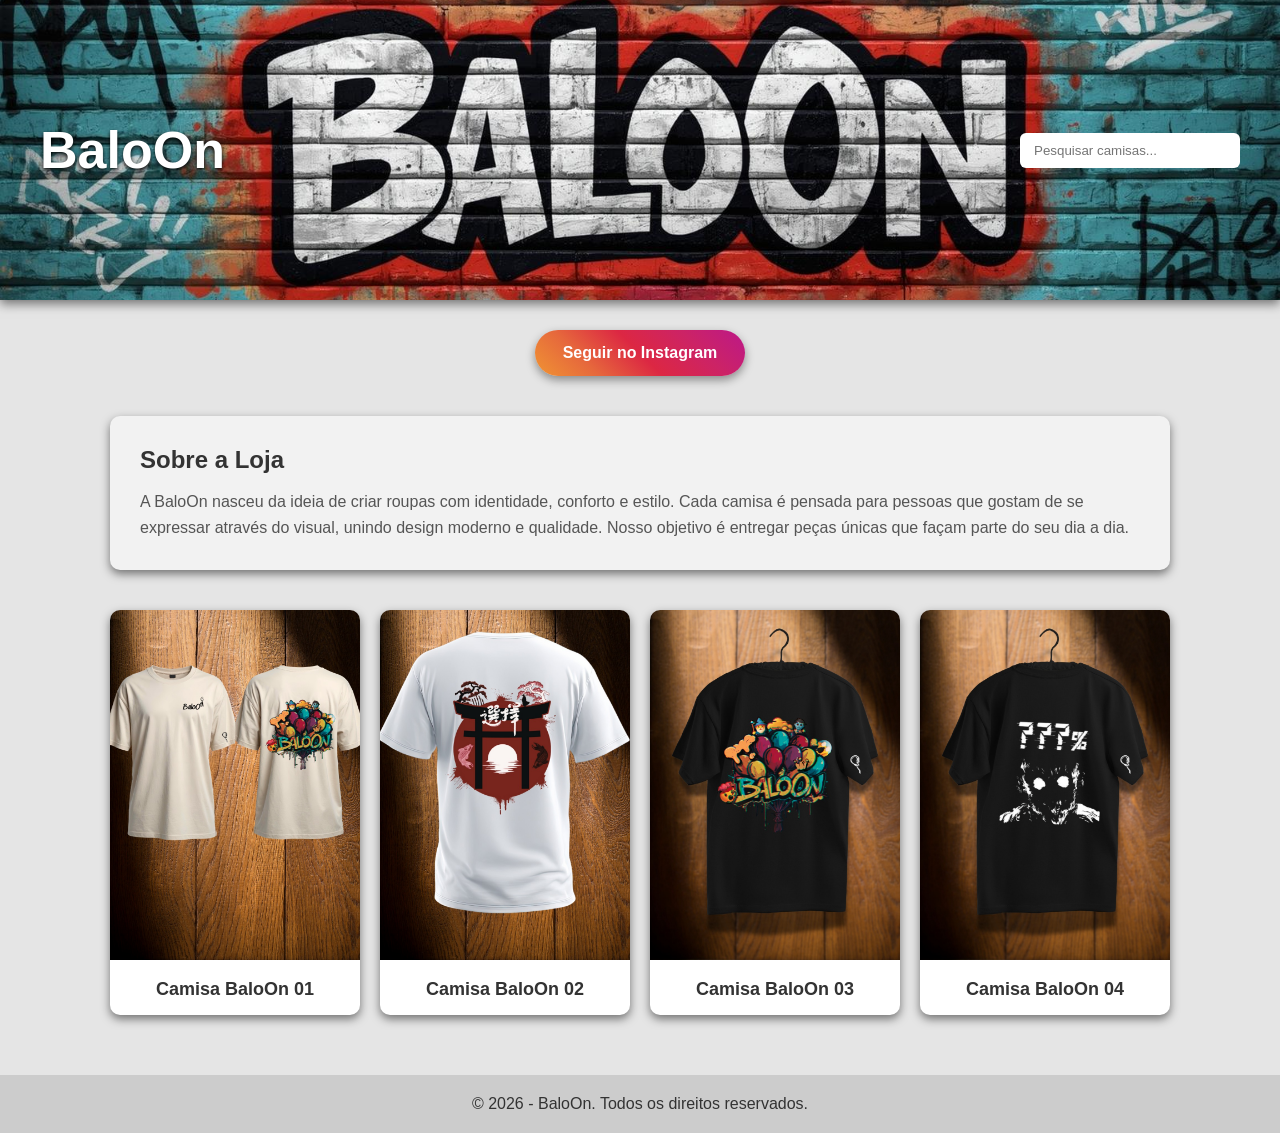
==== produto.html @ 8f0a7f76 "Add files via upload" ====
<!DOCTYPE html>
<html lang="pt-BR">
<head>
    <meta charset="UTF-8">
    <meta name="viewport" content="width=device-width, initial-scale=1.0">
    <link rel="stylesheet" href="css/style.css">
    <title>Produto | BaloOn</title>
</head>
<body>

<header>
    <h1>BaloOn</h1>
</header>

<main>
    <a href="index.html" class="back-button">← Voltar para a loja</a>

    <section class="product-page">
        <img id="product-image" src="" alt="Produto">

        <div class="product-info">
            <h2 id="product-name" class="no-select"></h2>
            <p id="product-description" class="no-select"></p>
            <span class="price" id="product-price" class="no-select"></span>

            <div class="delivery-options">
    <p>Como você deseja receber?</p>

    <label>
        <input type="radio" name="delivery" value="Retirada na loja">
        Retirar na loja
    </label>

    <label>
        <input type="radio" name="delivery" value="Entrega em domicílio">
        Receber em casa
    </label>
</div>


            <button id="whatsapp-button" class="whatsapp-button">
              Comprar no WhatsApp
            </button>
        </div>
    </section>
</main>

<footer>
    © 2026 - BaloOn. Todos os direitos reservados.
</footer>

<script src="javaScript/produto.js"></script>
</body>
</html>
---- css/style.css ----
* {
    margin: 0;
    padding: 0;
    box-sizing: border-box;
    font-family: Arial, Helvetica, sans-serif;
}

body {
    background-color: #e5e5e5;
    color: #333;
}

/* Cabeçalho */
header {
    background-image: url('../header.jpg'); /* sua arte do cabeçalho */
     box-shadow: 0 4px 10px rgba(0,0,0,0.5);
    background-size: cover;
    background-position: center;
    height: 300px;
    display: flex;
    align-items: center;
    justify-content: space-between;
    padding: 0 40px;
}

header h1 {
    color: #fff;
    font-size: 52px;
    text-shadow: 0 2px 4px rgba(0,0,1,1);
}

.search-box input {
    padding: 10px 14px;
    border-radius: 6px;
    border: none;
    outline: none;
    width: 220px;
}

/* Corpo */
main {
    max-width: 1100px;
    margin: 40px auto;
    padding: 0 20px;
}

.about {
    background-color: #f2f2f2;
    box-shadow: 0 4px 10px rgba(0,0,0,0.5);
    padding: 30px;
    border-radius: 10px;
    margin-bottom: 40px;
}

.about h2 {
    margin-bottom: 15px;
}

.about p {
    line-height: 1.6;
    color: #555;
}

/* Produtos */
.products {
    display: grid;
    grid-template-columns: repeat(auto-fit, minmax(220px, 1fr));
    gap: 20px;
}

.product-card {
    background-color: #fff;
    border-radius: 10px;
    overflow: hidden;
    box-shadow: 0 4px 10px rgba(0,0,0,0.5);
    transition: transform 0.3s;
}

.product-card:hover {
    transform: translateY(-5px);
}

.product-card img {
    width: 100%;
    height: 350px;
    object-fit: cover;
}

.product-card h3 {
    font-family:'Franklin Gothic Medium', 'Arial Narrow', Arial, sans-serif;
    padding: 15px;
    font-size: 18px;
    text-align: center;
}

.product-link {
    text-decoration: none;
    color: inherit;
}

/* Rodapé */
footer {
    margin-top: 60px;
    padding: 20px;
    text-align: center;
    background-color: #ccc;
    color: #333;
}

/* Parte JavaScript*/
.product-page {
    display: flex;
    gap: 40px;
    background-color: #f2f2f2;
    padding: 30px;
    border-radius: 10px;
    box-shadow: 0 4px 10px rgba(0,0,0,0.5);
}

.product-page img {
    width: 250px;
    border-radius: 10px;
}

.product-info h2 {
    margin-bottom: 15px;
}

.product-info p {
    margin-bottom: 20px;
    line-height: 1.6;
}

.price {
    display: block;
    margin-top: 10px;
    margin-bottom: 20px; /* distância entre preço e botão */
    font-size: 28px;
    font-weight: bold;
}


/* Botão Voltar Pagina Principal*/
.back-button {
    display: inline-block;
    margin-bottom: 20px;
    text-decoration: none;
    color: #333;
    font-weight: bold;
    background-color: #ddd;
    padding: 10px 18px;
    border-radius: 8px;
    box-shadow: 0 2px 6px rgba(0,0,0,0.3);
    transition: background-color 0.3s, transform 0.2s;
}

.back-button:hover {
    background-color: #ccc;
    transform: translateY(-2px);
}

/* Botão Whatsapp*/
.whatsapp-button {
    margin-top: 25px;
    padding: 14px 14px;
    font-size: 16px;
    font-weight: bold;
    color: #fff;
    background-color: #25D366;
    border: none;
    border-radius: 8px;
    cursor: pointer;
    box-shadow: 0 4px 10px rgba(0,0,0,0.4);
    transition: transform 0.2s, background-color 0.3s;
}

.whatsapp-button:hover {
    background-color: #1ebe5d;
    transform: translateY(-2px);
}

/* Opção de receber o produto*/
.delivery-options {
    margin-top: 15px;
    margin-bottom: 20px;
}

.delivery-options p {
    font-weight: bold;
    margin-bottom: 8px;
}

.delivery-options label {
    display: block;
    margin-bottom: 6px;
    cursor: pointer;
}

/*Botão Instagram*/
.instagram-container {
    display: flex;
    justify-content: center;
    margin: 30px 0;
}

.instagram-button {
    text-decoration: none;
    padding: 14px 28px;
    font-size: 16px;
    font-weight: bold;
    color: #fff;
    background: linear-gradient(
        45deg,
        #f09433,
        #e6683c,
        #dc2743,
        #cc2366,
        #bc1888
    );
    border-radius: 30px;
    box-shadow: 0 4px 10px rgba(0,0,0,0.4);
    transition: transform 0.2s, box-shadow 0.3s;
}

.instagram-button:hover {
    transform: translateY(-2px);
    box-shadow: 0 6px 14px rgba(0,0,0,0.5);
}

.no-select {
    -webkit-user-select: none;
    -moz-user-select: none;
    -ms-user-select: none;
    user-select: none;
}




/*Ajuste do Site para Celular*/
@media (max-width: 768px) {

     .instagram-button {
        width: 90%;
        text-align: center;
    }

    header {
        height: 220px;
        padding: 0 20px;
    }

    header h1 {
        font-size: 36px;
    }

    .product-page {
        flex-direction: column;
        align-items: center;
    }

    .product-page img {
        width: 100%;
        max-width: 320px;
    }

    .product-info {
        width: 100%;
        text-align: center;
    }

    .price {
        font-size: 24px;
    }

    .whatsapp-button {
        width: 100%;
        max-width: none;
    }

    .back-button {
        width: 100%;
        text-align: center;
    }
}
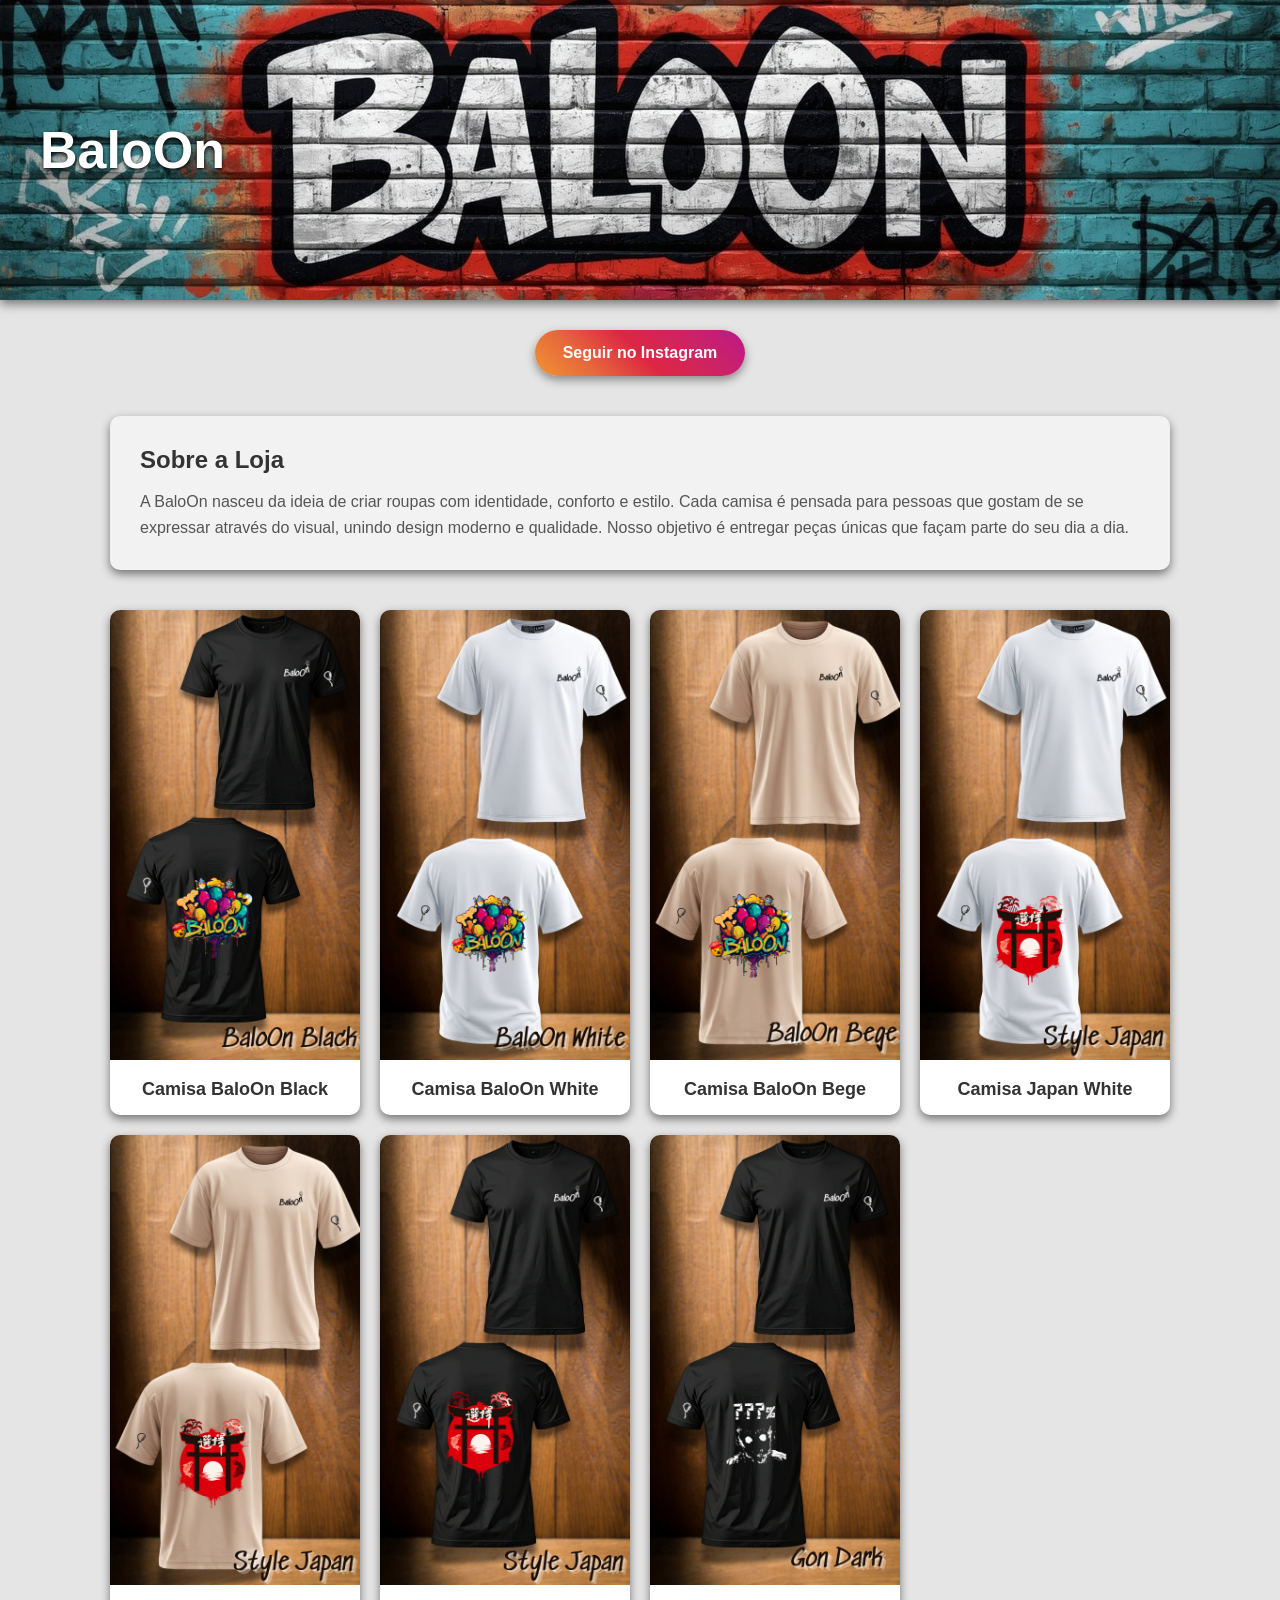
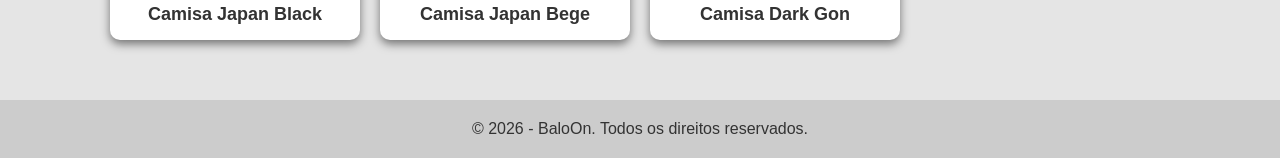
==== commit 428d74c0: "Add files via upload" ====
--- a/produto.html
+++ b/produto.html
@@ -37,6 +37,26 @@
     </label>
 </div>
 
+<div class="payment-options">
+    <p>Forma de pagamento</p>
+
+    <label>
+        <input type="radio" name="payment" value="Pix">
+        Pix
+    </label>
+
+    <label>
+        <input type="radio" name="payment" value="Cartão">
+        Cartão
+    </label>
+
+    <label>
+        <input type="radio" name="payment" value="Dinheiro">
+        Dinheiro
+    </label>
+</div>
+
+
 
             <button id="whatsapp-button" class="whatsapp-button">
               Comprar no WhatsApp
--- a/css/style.css
+++ b/css/style.css
@@ -82,7 +82,7 @@
 
 .product-card img {
     width: 100%;
-    height: 350px;
+    height: 450px;
     object-fit: cover;
 }
 
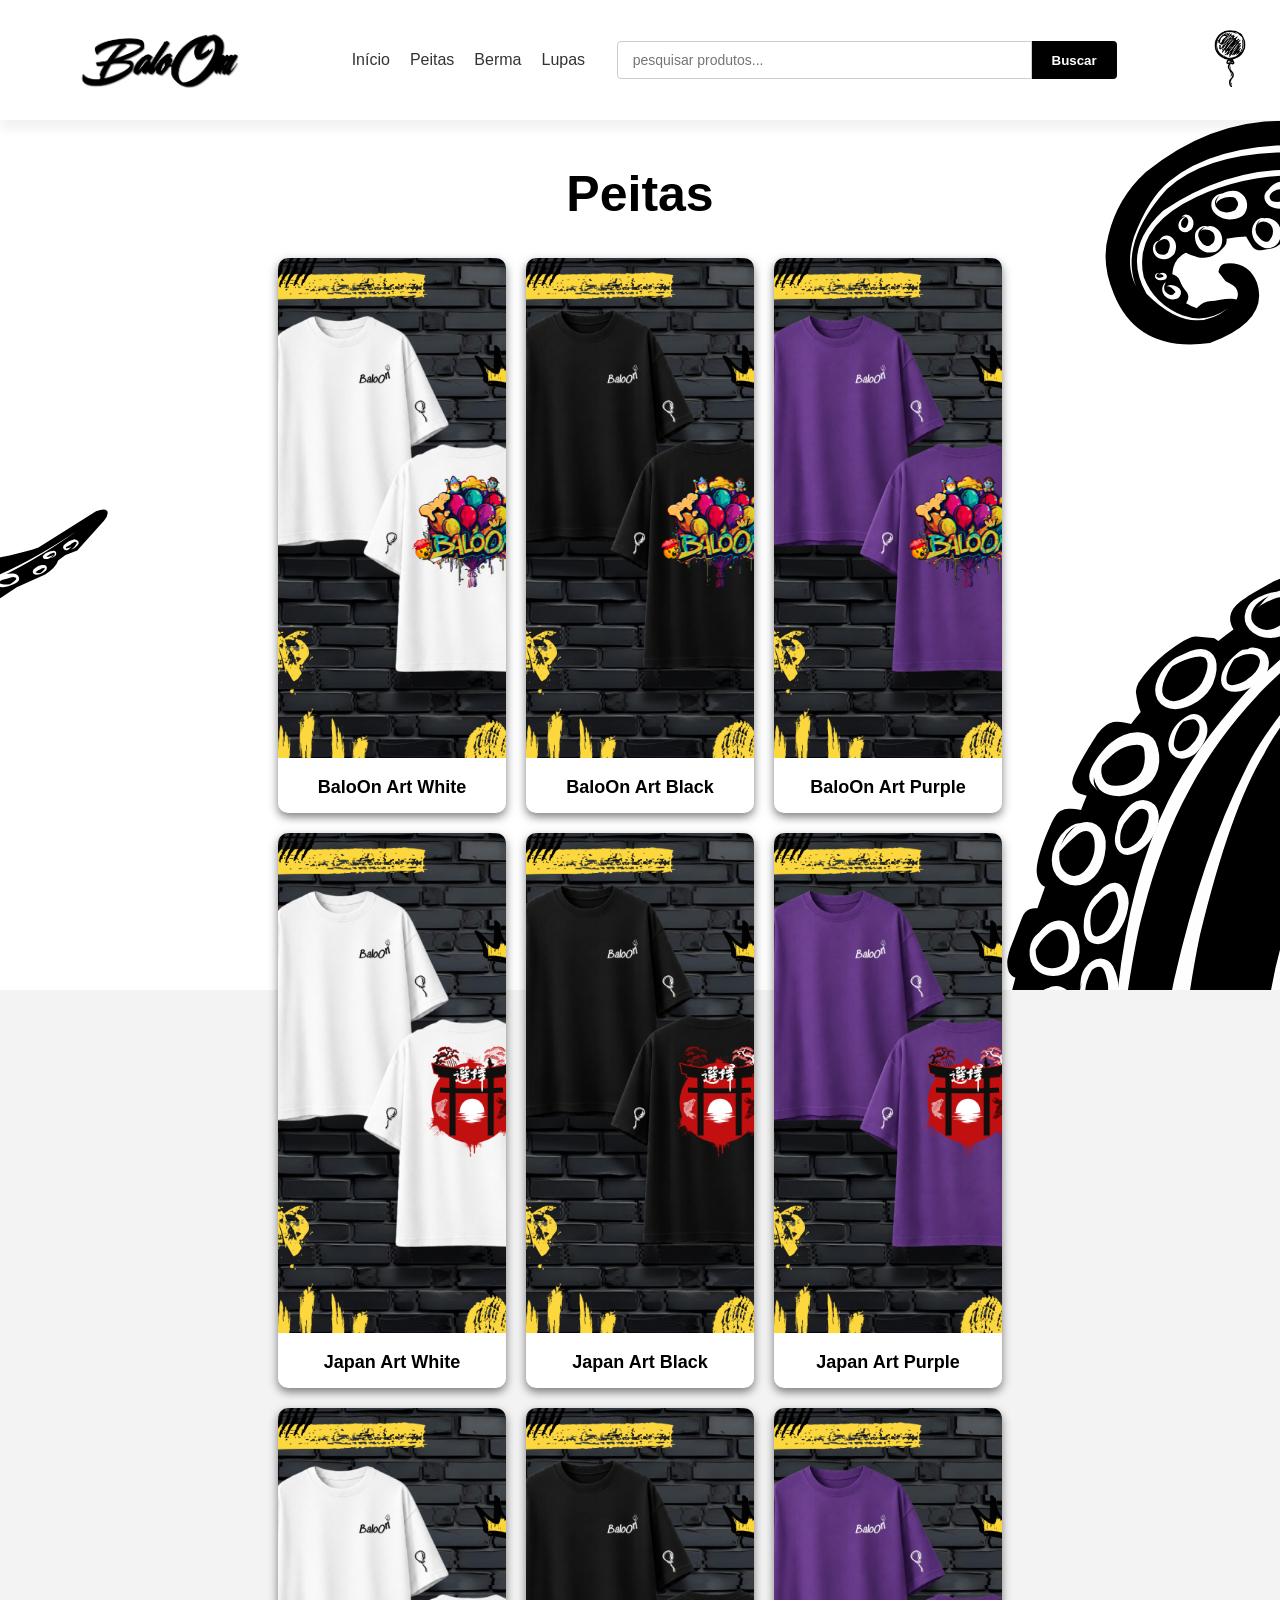
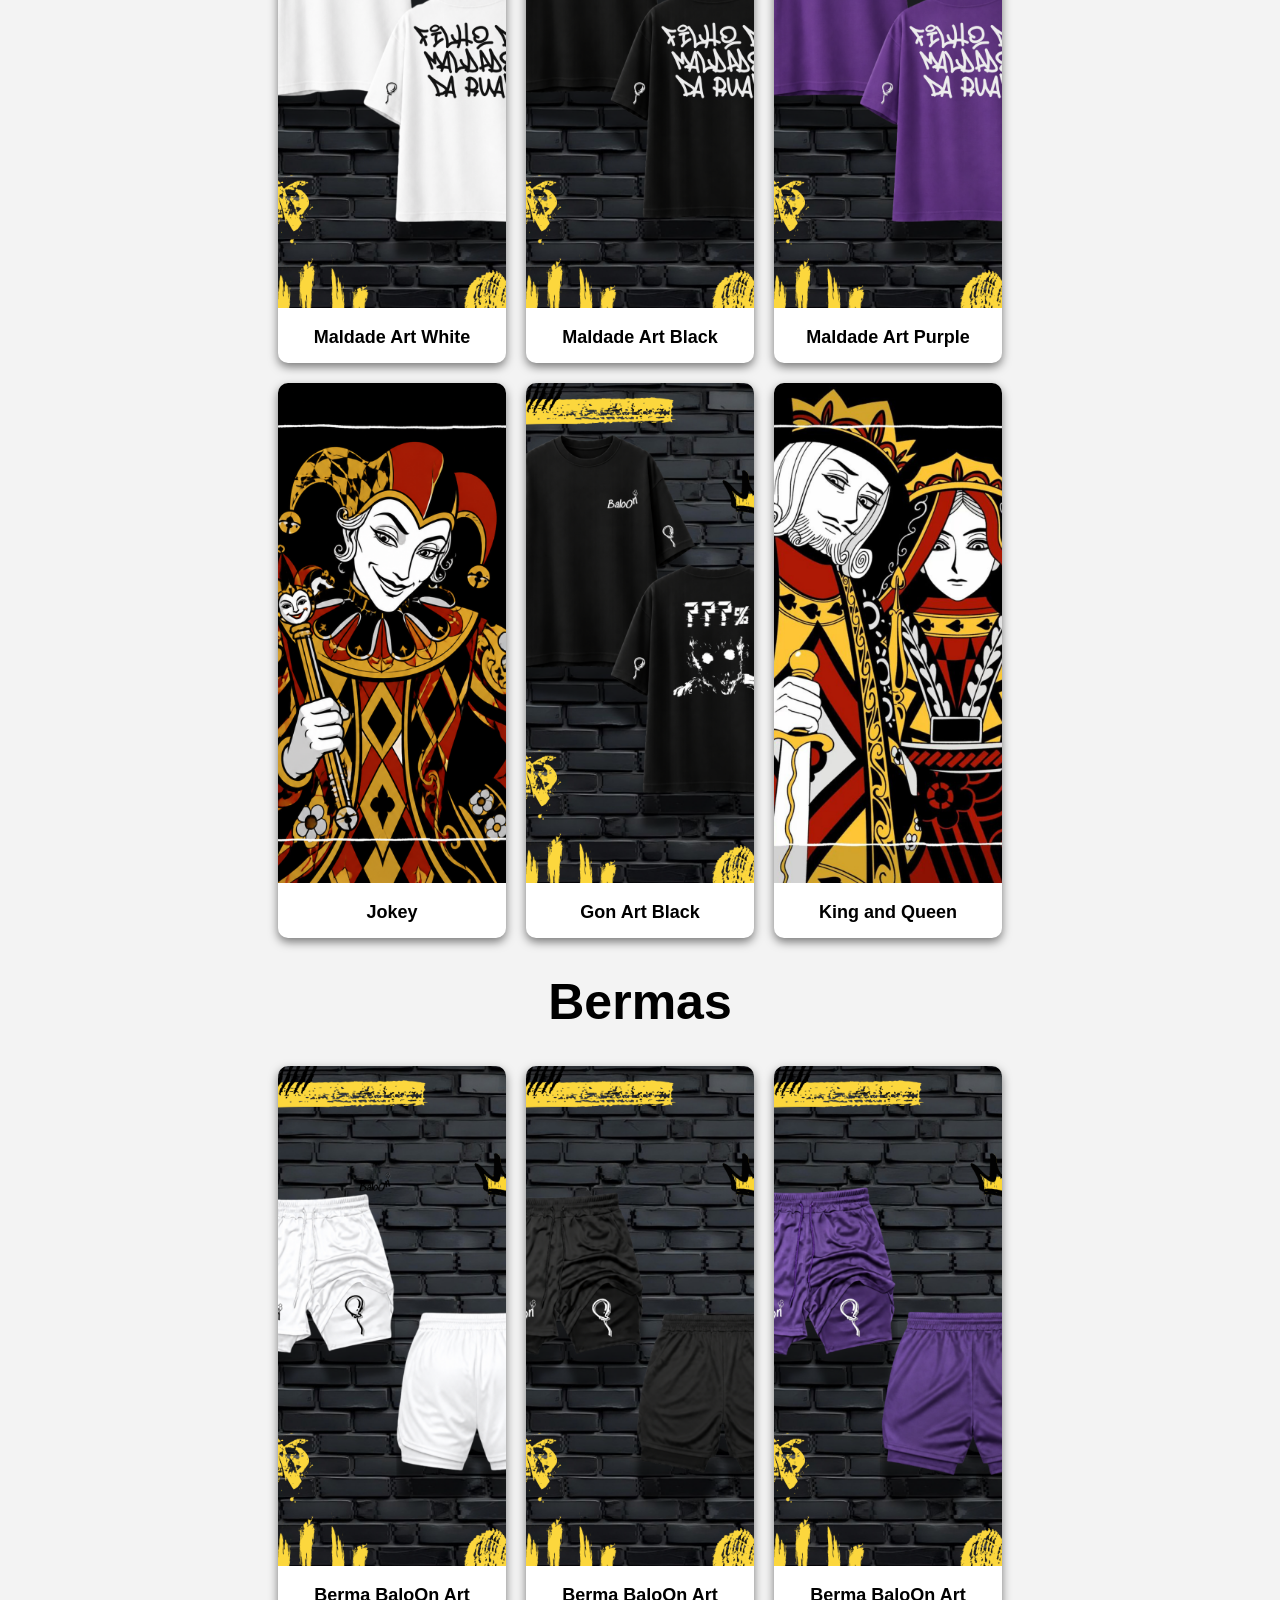
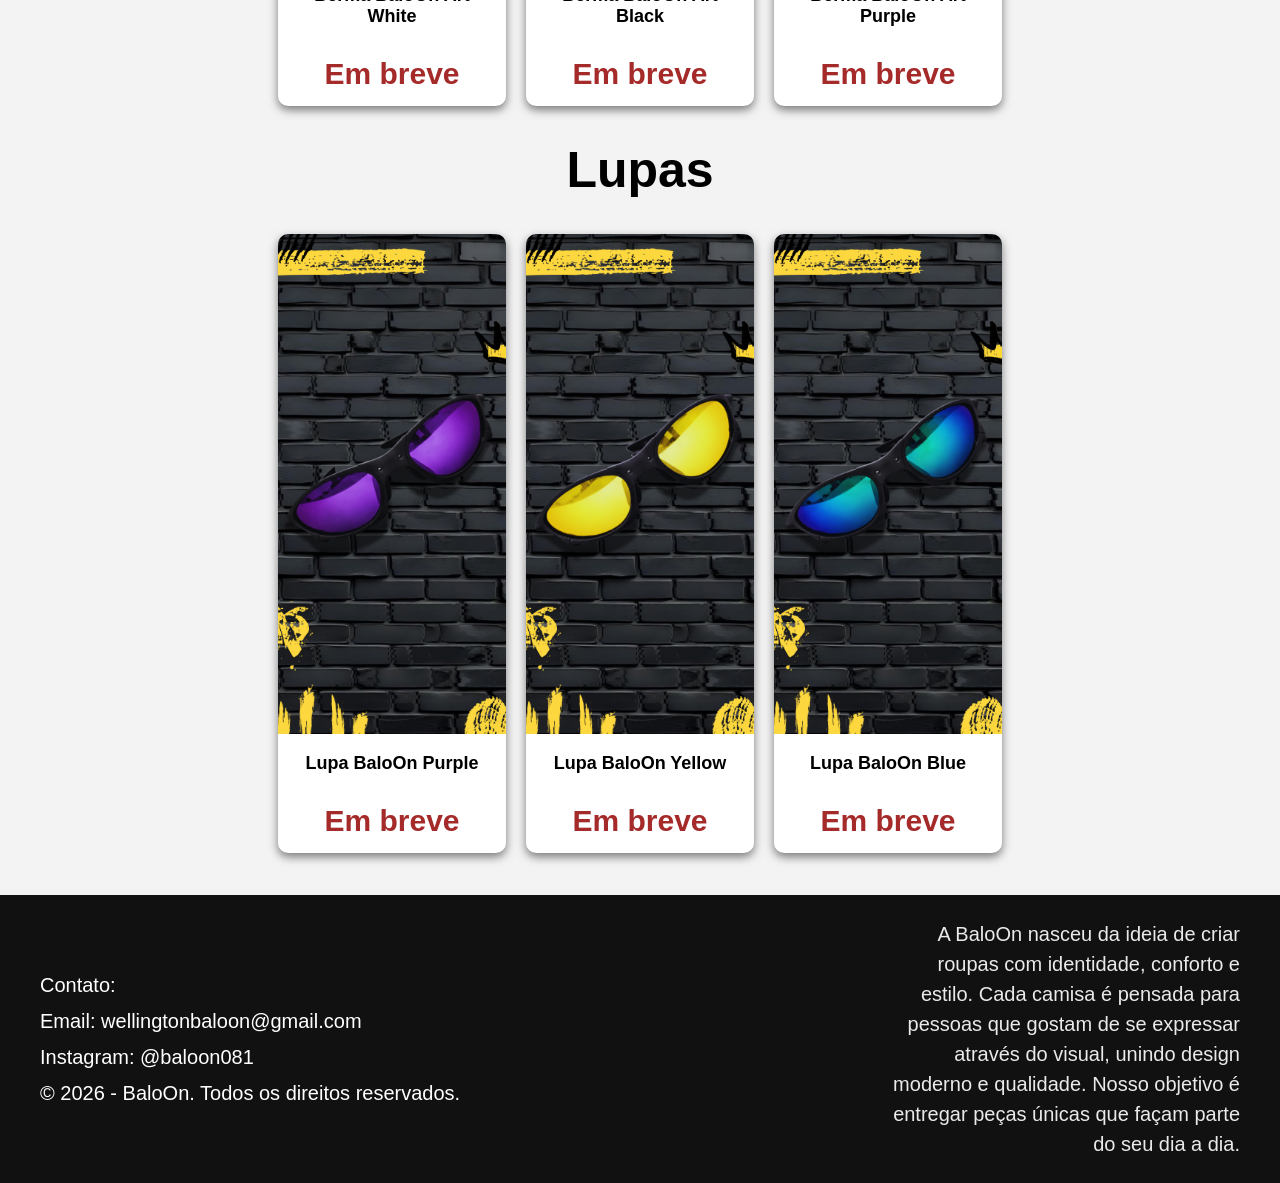
==== commit ce4e1992: "Add files via upload" ====
--- a/produto.html
+++ b/produto.html
@@ -3,13 +3,15 @@
 <head>
     <meta charset="UTF-8">
     <meta name="viewport" content="width=device-width, initial-scale=1.0">
-    <link rel="stylesheet" href="css/style.css">
+    <link rel="stylesheet" href="css/style-produto.css">
     <title>Produto | BaloOn</title>
 </head>
 <body>
 
 <header>
-    <h1>BaloOn</h1>
+    <div class="logo">
+      <img class="baloon" src="imagens/BaloOn/1.png" alt="BaloOn">
+    </div>
 </header>
 
 <main>
@@ -23,52 +25,34 @@
             <p id="product-description" class="no-select"></p>
             <span class="price" id="product-price" class="no-select"></span>
 
-            <div class="delivery-options">
-    <p>Como você deseja receber?</p>
+                <div class="delivery-options">
+                    <p>Como você deseja receber?</p>
 
-    <label>
-        <input type="radio" name="delivery" value="Retirada na loja">
-        Retirar na loja
-    </label>
+                    <label><input type="radio" name="delivery" value="Retirada na loja">Retirar na loja</label>
+                    <label><input type="radio" name="delivery" value="Entrega em domicílio">Receber em casa</label>
+            
+                </div>
 
-    <label>
-        <input type="radio" name="delivery" value="Entrega em domicílio">
-        Receber em casa
-    </label>
-</div>
+                    <div class="payment-options">
+                    <p>Forma de pagamento</p>
+                    <label><input type="radio" name="payment" value="Pix">Pix</label>
+                    <label><input type="radio" name="payment" value="Cartão">Cartão</label>
+                    <label><input type="radio" name="payment" value="Dinheiro">Dinheiro</label>
 
-<div class="payment-options">
-    <p>Forma de pagamento</p>
+                </div>
+                    <button id="whatsapp-button" class="whatsapp-button">Comprar no WhatsApp</button>
+         </div>
 
-    <label>
-        <input type="radio" name="payment" value="Pix">
-        Pix
-    </label>
-
-    <label>
-        <input type="radio" name="payment" value="Cartão">
-        Cartão
-    </label>
-
-    <label>
-        <input type="radio" name="payment" value="Dinheiro">
-        Dinheiro
-    </label>
-</div>
-
-
-
-            <button id="whatsapp-button" class="whatsapp-button">
-              Comprar no WhatsApp
-            </button>
-        </div>
     </section>
 </main>
 
-<footer>
-    © 2026 - BaloOn. Todos os direitos reservados.
-</footer>
+ <footer class="site-footer">
+    <div class="footer-content">
+      <p>© 2026 - BaloOn. Todos os direitos reservados.</p>
+    </div>
+  </footer>
 
-<script src="javaScript/produto.js"></script>
+<script src="javaScript/scriptLgc.js"></script>
+<script src="javaScript/scriptEffects.js"></script>
 </body>
 </html>
--- a/css/style-produto.css
+++ b/css/style-produto.css
@@ -0,0 +1,367 @@
+* {
+    margin: 0;
+    padding: 0;
+    box-sizing: border-box;
+    font-family: Arial, Helvetica, sans-serif;
+}
+html, body {
+    height: 100%;
+}
+
+body {
+    background-color: #f3f3f3;
+    background-image: url("../imagens/background3.png");
+    background-repeat: no-repeat;
+    background-position: center;
+    background-attachment: fixed;
+     display: flex;
+    flex-direction: column;
+    min-height: 100vh;
+    margin: 0;
+}
+
+header {
+    width: 100%;
+    display: flex;
+    justify-content: center;
+    align-items: center;
+    padding-top: 18px;
+}
+
+header h1 {
+    font-size: 52px;
+    font-weight: 700;
+    line-height: 1;
+    margin: 0;
+    letter-spacing: 0.5px;
+}
+
+main {
+    width: min(1100px, calc(100% - 40px));
+    margin: 0 auto;
+      flex: 1;
+}
+
+/* 1. Define um tamanho fixo e seguro para a MOLDURA da logo */
+.logo {
+  width: 320px;       /* Ajuste a largura desejada para o seu balão */
+  height: 120px;       /* Ajuste a altura desejada para o seu balão */
+  overflow: hidden;   /* Impede que a imagem mude o tamanho da div ou do header */
+  display: flex;
+  align-items: center;
+  justify-content: center;
+}
+
+/* 2. Controla o comportamento da imagem do balão */
+.logo img {
+  width: 250px;
+  height: 250px;
+  object-fit: contain; /* Mantém a proporção exata sem distorcer o balão */
+  transition: transform 0.3s ease; /* Faz o efeito de zoom ser suave */
+}
+
+/* 3. Faz o zoom APENAS na imagem quando o mouse passar por cima */
+.logo:hover img {
+  transform: scale(1); /* Aumenta a imagem em 20% do tamanho sem mexer na div */
+}
+
+.back-button {
+    display: inline-block;
+    background: #e2e2e2;
+    color: #1f1f1f;
+    text-decoration: none;
+    font-weight: 600;
+    padding: 10px 18px;
+    border-radius: 8px;
+    margin: 18px 0 24px;
+    box-shadow: 0 2px 6px rgba(0, 0, 0, 0.15);
+    transition: 0.2s ease;
+}
+
+.back-button:hover {
+    background: #d5d5d5;
+}
+
+.product-page {
+    width: min(980px, 100%);
+    margin: 0 auto;
+    background: #f3f3f3;
+    border-radius: 12px;
+    box-shadow: 10px 10px 10px 10px rgba(0, 0, 0, 0.12);
+    display: flex;
+    align-items: center;
+    justify-content: center;
+    gap: 36px;
+    padding: 28px 26px;
+    min-height: 500px;
+}
+
+.product-page img {
+    width: 430px;
+    max-width: 100%;
+    height: 420px;
+    object-fit: contain;
+    display: block;
+    background: #f8f8f8;
+    border-radius: 8px;
+}
+
+.product-info {
+    flex: 1;
+    min-width: 300px;
+    display: flex;
+    flex-direction: column;
+    justify-content: center;
+}
+
+.product-info h2 {
+    font-size: 2.1rem;
+    margin: 0 0 8px;
+    font-weight: 700;
+}
+
+.product-info p {
+    font-size: 1.15rem;
+    margin: 0 0 18px;
+    color: #222;
+}
+
+.price {
+    display: block;
+    font-size: 2.1rem;
+    font-weight: 700;
+    margin: 8px 0 18px;
+    color: #111;
+}
+
+.delivery-options,
+.payment-options {
+    margin-bottom: 18px;
+}
+
+.delivery-options p,
+.payment-options p {
+    font-size: 1.1rem;
+    font-weight: 700;
+    margin: 0 0 8px;
+    color: #111;
+}
+
+.delivery-options label,
+.payment-options label {
+    display: block;
+    font-size: 1rem;
+    margin: 6px 0;
+    color: #222;
+}
+
+.delivery-options input,
+.payment-options input {
+    margin-right: 8px;
+    transform: scale(1.08);
+}
+
+.whatsapp-button {
+    width: 100%;
+    max-width: 400px;
+    margin-top: 10px;
+    padding: 16px 18px;
+    border: none;
+    border-radius: 8px;
+    background: #2ed47a;
+    color: #fff;
+    font-size: 1.08rem;
+    font-weight: 700;
+    cursor: pointer;
+    box-shadow: 0 3px 8px rgba(0, 0, 0, 0.12);
+    transition: 0.2s ease;
+}
+
+.whatsapp-button:hover {
+    background: #25c96d;
+    transform: translateY(-1px);
+}
+
+.no-select {
+    -webkit-user-select: none;
+    -moz-user-select: none;
+    -ms-user-select: none;
+    user-select: none;
+}
+
+.site-footer {
+    background: #111;
+    color: #fff;
+    padding: 24px 20px;
+    margin-top: 42px;
+}
+
+.footer-content {
+    max-width: 1200px;
+    margin: 0 auto;
+    display: flex;
+    justify-content: center;
+    align-items: center;
+    gap: 30px;
+}
+
+.footer-left {
+    display: flex;
+    flex-direction: column;
+    align-items: flex-start;
+    gap: 8px;
+}
+
+.footer-left p {
+    margin: 0;
+    font-size: 20px;
+    line-height: 1.4;
+}
+
+.footer-description {
+    margin: 0;
+    max-width: 360px;
+    text-align: right;
+    line-height: 1.5;
+    font-size: 20px;
+    color: #eaeaea;
+}
+
+.footer-content a {
+    color: #fff;
+    text-decoration: none;
+}
+
+.footer-content a:hover {
+    text-decoration: underline;
+}
+
+/* ===== Responsividade da página do produto ===== */
+
+@media (max-width: 980px) {
+    .product-page {
+        flex-direction: column;
+        text-align: center;
+        gap: 20px;
+        padding: 24px 20px;
+        min-height: auto;
+    }
+
+    .product-page img {
+        width: min(100%, 420px);
+        height: auto;
+        max-height: 420px;
+    }
+
+    .product-info {
+        min-width: 0;
+        width: 100%;
+        align-items: center;
+    }
+
+    .product-info h2,
+    .product-info p,
+    .price {
+        text-align: center;
+    }
+
+    .whatsapp-button {
+        max-width: 100%;
+    }
+}
+
+@media (max-width: 768px) {
+    header {
+        padding-top: 12px;
+    }
+
+    header h1 {
+        font-size: 38px;
+    }
+
+    .logo {
+        width: 220px;
+        height: auto;
+    }
+
+    .logo img {
+        width: 170px;
+        height: 170px;
+    }
+
+    .product-page {
+        width: min(92%, 100%);
+        padding: 20px 16px;
+        gap: 18px;
+    }
+
+    .product-info h2 {
+        font-size: 1.8rem;
+    }
+
+    .product-info p {
+        font-size: 1rem;
+    }
+
+    .price {
+        font-size: 1.8rem;
+    }
+
+    .delivery-options p,
+    .payment-options p {
+        font-size: 1rem;
+    }
+
+    .delivery-options label,
+    .payment-options label {
+        font-size: 0.95rem;
+    }
+
+    .footer-content {
+        flex-direction: column;
+        text-align: center;
+    }
+
+    .footer-description {
+        text-align: center;
+    }
+}
+
+@media (max-width: 480px) {
+    header h1 {
+        font-size: 30px;
+    }
+
+    .back-button {
+        padding: 9px 14px;
+        font-size: 0.9rem;
+    }
+
+    .product-page {
+        width: min(94%, 100%);
+        padding: 18px 14px;
+    }
+
+    .product-page img {
+        width: 100%;
+        max-width: 280px;
+        height: auto;
+    }
+
+    .product-info h2 {
+        font-size: 1.5rem;
+    }
+
+    .product-info p {
+        font-size: 0.95rem;
+    }
+
+    .price {
+        font-size: 1.6rem;
+    }
+
+    .whatsapp-button {
+        font-size: 1rem;
+        padding: 14px 16px;
+    }
+}
